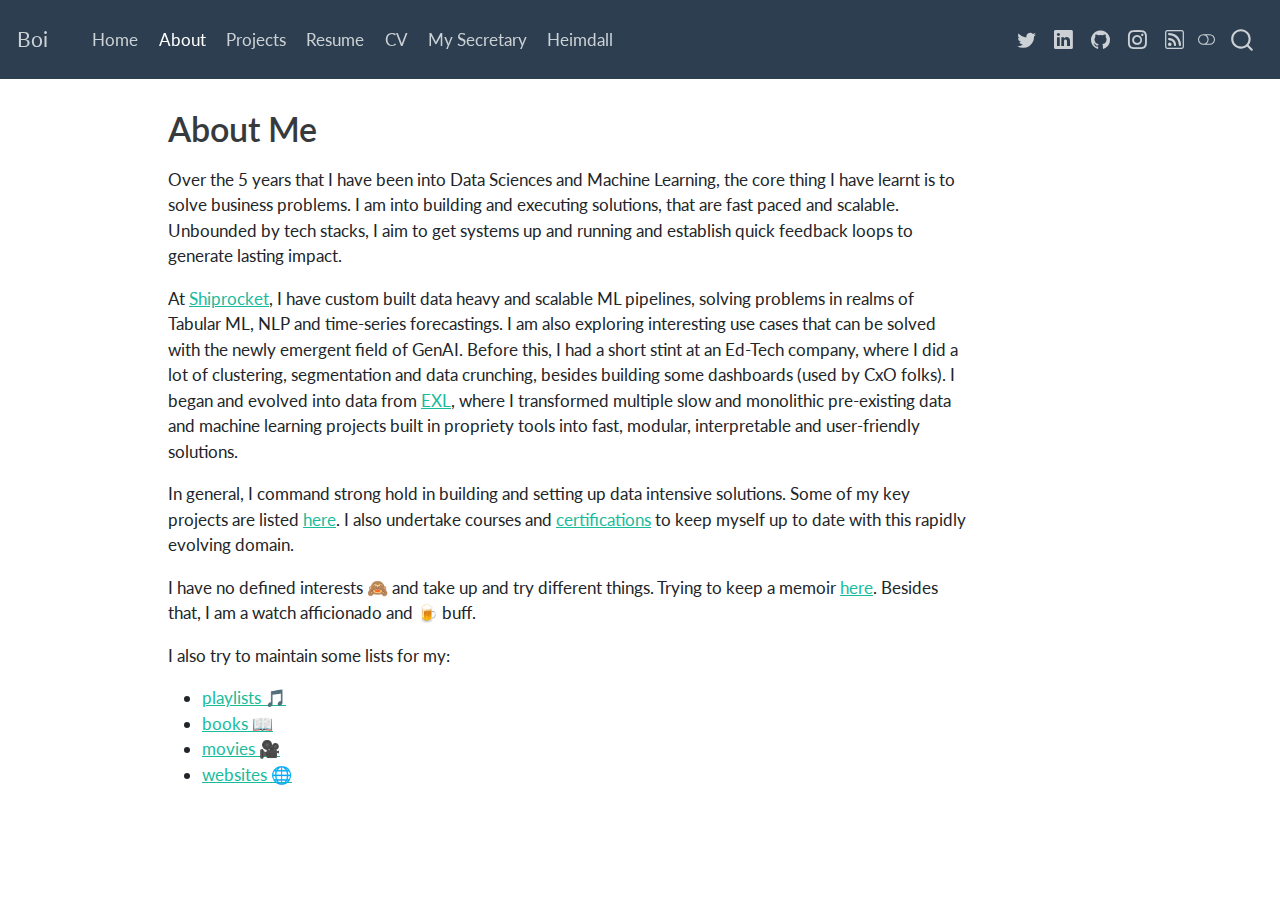
==== about.html @ e3930f63 "Built site for gh-pages" ====
<!DOCTYPE html>
<html xmlns="http://www.w3.org/1999/xhtml" lang="en" xml:lang="en"><head>

<meta charset="utf-8">
<meta name="generator" content="quarto-1.3.450">

<meta name="viewport" content="width=device-width, initial-scale=1.0, user-scalable=yes">


<title>Boi - About Me</title>
<style>
code{white-space: pre-wrap;}
span.smallcaps{font-variant: small-caps;}
div.columns{display: flex; gap: min(4vw, 1.5em);}
div.column{flex: auto; overflow-x: auto;}
div.hanging-indent{margin-left: 1.5em; text-indent: -1.5em;}
ul.task-list{list-style: none;}
ul.task-list li input[type="checkbox"] {
  width: 0.8em;
  margin: 0 0.8em 0.2em -1em; /* quarto-specific, see https://github.com/quarto-dev/quarto-cli/issues/4556 */ 
  vertical-align: middle;
}
</style>


<script src="site_libs/quarto-nav/quarto-nav.js"></script>
<script src="site_libs/quarto-nav/headroom.min.js"></script>
<script src="site_libs/clipboard/clipboard.min.js"></script>
<script src="site_libs/quarto-search/autocomplete.umd.js"></script>
<script src="site_libs/quarto-search/fuse.min.js"></script>
<script src="site_libs/quarto-search/quarto-search.js"></script>
<meta name="quarto:offset" content="./">
<script src="site_libs/quarto-html/quarto.js"></script>
<script src="site_libs/quarto-html/popper.min.js"></script>
<script src="site_libs/quarto-html/tippy.umd.min.js"></script>
<script src="site_libs/quarto-html/anchor.min.js"></script>
<link href="site_libs/quarto-html/tippy.css" rel="stylesheet">
<link href="site_libs/quarto-html/quarto-syntax-highlighting.css" rel="stylesheet" class="quarto-color-scheme" id="quarto-text-highlighting-styles">
<link href="site_libs/quarto-html/quarto-syntax-highlighting-dark.css" rel="prefetch" class="quarto-color-scheme quarto-color-alternate" id="quarto-text-highlighting-styles">
<script src="site_libs/bootstrap/bootstrap.min.js"></script>
<link href="site_libs/bootstrap/bootstrap-icons.css" rel="stylesheet">
<link href="site_libs/bootstrap/bootstrap.min.css" rel="stylesheet" class="quarto-color-scheme" id="quarto-bootstrap" data-mode="light">
<link href="site_libs/bootstrap/bootstrap-dark.min.css" rel="prefetch" class="quarto-color-scheme quarto-color-alternate" id="quarto-bootstrap" data-mode="dark">
<script id="quarto-search-options" type="application/json">{
  "location": "navbar",
  "copy-button": false,
  "collapse-after": 3,
  "panel-placement": "end",
  "type": "overlay",
  "limit": 20,
  "language": {
    "search-no-results-text": "No results",
    "search-matching-documents-text": "matching documents",
    "search-copy-link-title": "Copy link to search",
    "search-hide-matches-text": "Hide additional matches",
    "search-more-match-text": "more match in this document",
    "search-more-matches-text": "more matches in this document",
    "search-clear-button-title": "Clear",
    "search-detached-cancel-button-title": "Cancel",
    "search-submit-button-title": "Submit",
    "search-label": "Search"
  }
}</script>
<script async="" src="https://www.googletagmanager.com/gtag/js?id=G-02HGXDGX80"></script>

<script type="text/javascript">

window.dataLayer = window.dataLayer || [];
function gtag(){dataLayer.push(arguments);}
gtag('js', new Date());
gtag('config', 'G-02HGXDGX80', { 'anonymize_ip': true});
</script>


<link rel="stylesheet" href="styles.css">
<meta property="og:title" content="Boi - About Me">
<meta property="og:description" content="">
<meta property="og:site-name" content="Boi">
</head>

<body class="nav-fixed">

<div id="quarto-search-results"></div>
  <header id="quarto-header" class="headroom fixed-top">
    <nav class="navbar navbar-expand-lg navbar-dark ">
      <div class="navbar-container container-fluid">
      <div class="navbar-brand-container">
    <a class="navbar-brand" href="./index.html">
    <span class="navbar-title">Boi</span>
    </a>
  </div>
            <div id="quarto-search" class="" title="Search"></div>
          <button class="navbar-toggler" type="button" data-bs-toggle="collapse" data-bs-target="#navbarCollapse" aria-controls="navbarCollapse" aria-expanded="false" aria-label="Toggle navigation" onclick="if (window.quartoToggleHeadroom) { window.quartoToggleHeadroom(); }">
  <span class="navbar-toggler-icon"></span>
</button>
          <div class="collapse navbar-collapse" id="navbarCollapse">
            <ul class="navbar-nav navbar-nav-scroll me-auto">
  <li class="nav-item">
    <a class="nav-link" href="./index.html" rel="" target="">
 <span class="menu-text">Home</span></a>
  </li>  
  <li class="nav-item">
    <a class="nav-link active" href="./about.html" rel="" target="" aria-current="page">
 <span class="menu-text">About</span></a>
  </li>  
  <li class="nav-item">
    <a class="nav-link" href="./projects.html" rel="" target="">
 <span class="menu-text">Projects</span></a>
  </li>  
  <li class="nav-item">
    <a class="nav-link" href="https://drive.google.com/file/d/1h0VFtINFoqiNf1DJ8rpCWTyZB7l01peB/view?usp=drive_link" rel="" target="">
 <span class="menu-text">Resume</span></a>
  </li>  
  <li class="nav-item">
    <a class="nav-link" href="https://boi-doingthings.notion.site/Curriculum-Vitae-a6e67eca3e394da38f1c10b87512b4a0" rel="" target="_blank">
 <span class="menu-text">CV</span></a>
  </li>  
  <li class="nav-item">
    <a class="nav-link" href="https://hf.co/chat/assistant/66094d23a258db9f29b6c7eb" rel="" target="_blank">
 <span class="menu-text">My Secretary</span></a>
  </li>  
  <li class="nav-item">
    <a class="nav-link" href="https://heimdall.hsay.in/" rel="" target="_blank">
 <span class="menu-text">Heimdall</span></a>
  </li>  
</ul>
            <ul class="navbar-nav navbar-nav-scroll ms-auto">
  <li class="nav-item compact">
    <a class="nav-link" href="https://twitter.com/boi_doingthings" rel="" target=""><i class="bi bi-twitter" role="img">
</i> 
 <span class="menu-text"></span></a>
  </li>  
  <li class="nav-item compact">
    <a class="nav-link" href="https://www.linkedin.com/in/nitkgupta/" rel="" target=""><i class="bi bi-linkedin" role="img">
</i> 
 <span class="menu-text"></span></a>
  </li>  
  <li class="nav-item compact">
    <a class="nav-link" href="https://github.com/boi-doingthings" rel="" target=""><i class="bi bi-github" role="img">
</i> 
 <span class="menu-text"></span></a>
  </li>  
  <li class="nav-item compact">
    <a class="nav-link" href="https://www.instagram.com/boi_doingthings/" rel="" target=""><i class="bi bi-instagram" role="img">
</i> 
 <span class="menu-text"></span></a>
  </li>  
  <li class="nav-item compact">
    <a class="nav-link" href="./blog/index.xml" rel="" target=""><i class="bi bi-rss" role="img">
</i> 
 <span class="menu-text"></span></a>
  </li>  
</ul>
            <div class="quarto-navbar-tools">
  <a href="" class="quarto-color-scheme-toggle quarto-navigation-tool  px-1" onclick="window.quartoToggleColorScheme(); return false;" title="Toggle dark mode"><i class="bi"></i></a>
</div>
          </div> <!-- /navcollapse -->
      </div> <!-- /container-fluid -->
    </nav>
</header>
<!-- content -->
<div id="quarto-content" class="quarto-container page-columns page-rows-contents page-layout-article page-navbar">
<!-- sidebar -->
<!-- margin-sidebar -->
    <div id="quarto-margin-sidebar" class="sidebar margin-sidebar">
        
    </div>
<!-- main -->
<main class="content" id="quarto-document-content">

<header id="title-block-header" class="quarto-title-block default">
<div class="quarto-title">
<h1 class="title">About Me</h1>
</div>



<div class="quarto-title-meta">

    
  
    
  </div>
  

</header>

<p>Over the 5 years that I have been into Data Sciences and Machine Learning, the core thing I have learnt is to solve business problems. I am into building and executing solutions, that are fast paced and scalable. Unbounded by tech stacks, I aim to get systems up and running and establish quick feedback loops to generate lasting impact.</p>
<p>At <a href="https://www.shiprocket.in/">Shiprocket</a>, I have custom built data heavy and scalable ML pipelines, solving problems in realms of Tabular ML, NLP and time-series forecastings. I am also exploring interesting use cases that can be solved with the newly emergent field of GenAI. Before this, I had a short stint at an Ed-Tech company, where I did a lot of clustering, segmentation and data crunching, besides building some dashboards (used by CxO folks). I began and evolved into data from <a href="https://www.exlservice.com/">EXL</a>, where I transformed multiple slow and monolithic pre-existing data and machine learning projects built in propriety tools into fast, modular, interpretable and user-friendly solutions.</p>
<p>In general, I command strong hold in building and setting up data intensive solutions. Some of my key projects are listed <a href="projects.html">here</a>. I also undertake courses and <a href="certificates.html">certifications</a> to keep myself up to date with this rapidly evolving domain.</p>
<p>I have no defined interests 🙈 and take up and try different things. Trying to keep a memoir <a href="">here</a>. Besides that, I am a watch afficionado and 🍺 buff.</p>
<p>I also try to maintain some lists for my:</p>
<ul>
<li><a href="lists/playlists.html">playlists 🎵</a><br>
</li>
<li><a href="lists/books.html">books 📖</a><br>
</li>
<li><a href="lists/movies.html">movies 🎥</a><br>
</li>
<li><a href="https://boi-doingthings.notion.site/Fun-Sites-7600b861796449598440ec6e3e949365?pvs=4" target="_blank">websites 🌐</a></li>
</ul>



</main> <!-- /main -->
<script id="quarto-html-after-body" type="application/javascript">
window.document.addEventListener("DOMContentLoaded", function (event) {
  const toggleBodyColorMode = (bsSheetEl) => {
    const mode = bsSheetEl.getAttribute("data-mode");
    const bodyEl = window.document.querySelector("body");
    if (mode === "dark") {
      bodyEl.classList.add("quarto-dark");
      bodyEl.classList.remove("quarto-light");
    } else {
      bodyEl.classList.add("quarto-light");
      bodyEl.classList.remove("quarto-dark");
    }
  }
  const toggleBodyColorPrimary = () => {
    const bsSheetEl = window.document.querySelector("link#quarto-bootstrap");
    if (bsSheetEl) {
      toggleBodyColorMode(bsSheetEl);
    }
  }
  toggleBodyColorPrimary();  
  const disableStylesheet = (stylesheets) => {
    for (let i=0; i < stylesheets.length; i++) {
      const stylesheet = stylesheets[i];
      stylesheet.rel = 'prefetch';
    }
  }
  const enableStylesheet = (stylesheets) => {
    for (let i=0; i < stylesheets.length; i++) {
      const stylesheet = stylesheets[i];
      stylesheet.rel = 'stylesheet';
    }
  }
  const manageTransitions = (selector, allowTransitions) => {
    const els = window.document.querySelectorAll(selector);
    for (let i=0; i < els.length; i++) {
      const el = els[i];
      if (allowTransitions) {
        el.classList.remove('notransition');
      } else {
        el.classList.add('notransition');
      }
    }
  }
  const toggleColorMode = (alternate) => {
    // Switch the stylesheets
    const alternateStylesheets = window.document.querySelectorAll('link.quarto-color-scheme.quarto-color-alternate');
    manageTransitions('#quarto-margin-sidebar .nav-link', false);
    if (alternate) {
      enableStylesheet(alternateStylesheets);
      for (const sheetNode of alternateStylesheets) {
        if (sheetNode.id === "quarto-bootstrap") {
          toggleBodyColorMode(sheetNode);
        }
      }
    } else {
      disableStylesheet(alternateStylesheets);
      toggleBodyColorPrimary();
    }
    manageTransitions('#quarto-margin-sidebar .nav-link', true);
    // Switch the toggles
    const toggles = window.document.querySelectorAll('.quarto-color-scheme-toggle');
    for (let i=0; i < toggles.length; i++) {
      const toggle = toggles[i];
      if (toggle) {
        if (alternate) {
          toggle.classList.add("alternate");     
        } else {
          toggle.classList.remove("alternate");
        }
      }
    }
    // Hack to workaround the fact that safari doesn't
    // properly recolor the scrollbar when toggling (#1455)
    if (navigator.userAgent.indexOf('Safari') > 0 && navigator.userAgent.indexOf('Chrome') == -1) {
      manageTransitions("body", false);
      window.scrollTo(0, 1);
      setTimeout(() => {
        window.scrollTo(0, 0);
        manageTransitions("body", true);
      }, 40);  
    }
  }
  const isFileUrl = () => { 
    return window.location.protocol === 'file:';
  }
  const hasAlternateSentinel = () => {  
    let styleSentinel = getColorSchemeSentinel();
    if (styleSentinel !== null) {
      return styleSentinel === "alternate";
    } else {
      return false;
    }
  }
  const setStyleSentinel = (alternate) => {
    const value = alternate ? "alternate" : "default";
    if (!isFileUrl()) {
      window.localStorage.setItem("quarto-color-scheme", value);
    } else {
      localAlternateSentinel = value;
    }
  }
  const getColorSchemeSentinel = () => {
    if (!isFileUrl()) {
      const storageValue = window.localStorage.getItem("quarto-color-scheme");
      return storageValue != null ? storageValue : localAlternateSentinel;
    } else {
      return localAlternateSentinel;
    }
  }
  let localAlternateSentinel = 'default';
  // Dark / light mode switch
  window.quartoToggleColorScheme = () => {
    // Read the current dark / light value 
    let toAlternate = !hasAlternateSentinel();
    toggleColorMode(toAlternate);
    setStyleSentinel(toAlternate);
  };
  // Ensure there is a toggle, if there isn't float one in the top right
  if (window.document.querySelector('.quarto-color-scheme-toggle') === null) {
    const a = window.document.createElement('a');
    a.classList.add('top-right');
    a.classList.add('quarto-color-scheme-toggle');
    a.href = "";
    a.onclick = function() { try { window.quartoToggleColorScheme(); } catch {} return false; };
    const i = window.document.createElement("i");
    i.classList.add('bi');
    a.appendChild(i);
    window.document.body.appendChild(a);
  }
  // Switch to dark mode if need be
  if (hasAlternateSentinel()) {
    toggleColorMode(true);
  } else {
    toggleColorMode(false);
  }
  const icon = "";
  const anchorJS = new window.AnchorJS();
  anchorJS.options = {
    placement: 'right',
    icon: icon
  };
  anchorJS.add('.anchored');
  const isCodeAnnotation = (el) => {
    for (const clz of el.classList) {
      if (clz.startsWith('code-annotation-')) {                     
        return true;
      }
    }
    return false;
  }
  const clipboard = new window.ClipboardJS('.code-copy-button', {
    text: function(trigger) {
      const codeEl = trigger.previousElementSibling.cloneNode(true);
      for (const childEl of codeEl.children) {
        if (isCodeAnnotation(childEl)) {
          childEl.remove();
        }
      }
      return codeEl.innerText;
    }
  });
  clipboard.on('success', function(e) {
    // button target
    const button = e.trigger;
    // don't keep focus
    button.blur();
    // flash "checked"
    button.classList.add('code-copy-button-checked');
    var currentTitle = button.getAttribute("title");
    button.setAttribute("title", "Copied!");
    let tooltip;
    if (window.bootstrap) {
      button.setAttribute("data-bs-toggle", "tooltip");
      button.setAttribute("data-bs-placement", "left");
      button.setAttribute("data-bs-title", "Copied!");
      tooltip = new bootstrap.Tooltip(button, 
        { trigger: "manual", 
          customClass: "code-copy-button-tooltip",
          offset: [0, -8]});
      tooltip.show();    
    }
    setTimeout(function() {
      if (tooltip) {
        tooltip.hide();
        button.removeAttribute("data-bs-title");
        button.removeAttribute("data-bs-toggle");
        button.removeAttribute("data-bs-placement");
      }
      button.setAttribute("title", currentTitle);
      button.classList.remove('code-copy-button-checked');
    }, 1000);
    // clear code selection
    e.clearSelection();
  });
  function tippyHover(el, contentFn) {
    const config = {
      allowHTML: true,
      content: contentFn,
      maxWidth: 500,
      delay: 100,
      arrow: false,
      appendTo: function(el) {
          return el.parentElement;
      },
      interactive: true,
      interactiveBorder: 10,
      theme: 'quarto',
      placement: 'bottom-start'
    };
    window.tippy(el, config); 
  }
  const noterefs = window.document.querySelectorAll('a[role="doc-noteref"]');
  for (var i=0; i<noterefs.length; i++) {
    const ref = noterefs[i];
    tippyHover(ref, function() {
      // use id or data attribute instead here
      let href = ref.getAttribute('data-footnote-href') || ref.getAttribute('href');
      try { href = new URL(href).hash; } catch {}
      const id = href.replace(/^#\/?/, "");
      const note = window.document.getElementById(id);
      return note.innerHTML;
    });
  }
      let selectedAnnoteEl;
      const selectorForAnnotation = ( cell, annotation) => {
        let cellAttr = 'data-code-cell="' + cell + '"';
        let lineAttr = 'data-code-annotation="' +  annotation + '"';
        const selector = 'span[' + cellAttr + '][' + lineAttr + ']';
        return selector;
      }
      const selectCodeLines = (annoteEl) => {
        const doc = window.document;
        const targetCell = annoteEl.getAttribute("data-target-cell");
        const targetAnnotation = annoteEl.getAttribute("data-target-annotation");
        const annoteSpan = window.document.querySelector(selectorForAnnotation(targetCell, targetAnnotation));
        const lines = annoteSpan.getAttribute("data-code-lines").split(",");
        const lineIds = lines.map((line) => {
          return targetCell + "-" + line;
        })
        let top = null;
        let height = null;
        let parent = null;
        if (lineIds.length > 0) {
            //compute the position of the single el (top and bottom and make a div)
            const el = window.document.getElementById(lineIds[0]);
            top = el.offsetTop;
            height = el.offsetHeight;
            parent = el.parentElement.parentElement;
          if (lineIds.length > 1) {
            const lastEl = window.document.getElementById(lineIds[lineIds.length - 1]);
            const bottom = lastEl.offsetTop + lastEl.offsetHeight;
            height = bottom - top;
          }
          if (top !== null && height !== null && parent !== null) {
            // cook up a div (if necessary) and position it 
            let div = window.document.getElementById("code-annotation-line-highlight");
            if (div === null) {
              div = window.document.createElement("div");
              div.setAttribute("id", "code-annotation-line-highlight");
              div.style.position = 'absolute';
              parent.appendChild(div);
            }
            div.style.top = top - 2 + "px";
            div.style.height = height + 4 + "px";
            let gutterDiv = window.document.getElementById("code-annotation-line-highlight-gutter");
            if (gutterDiv === null) {
              gutterDiv = window.document.createElement("div");
              gutterDiv.setAttribute("id", "code-annotation-line-highlight-gutter");
              gutterDiv.style.position = 'absolute';
              const codeCell = window.document.getElementById(targetCell);
              const gutter = codeCell.querySelector('.code-annotation-gutter');
              gutter.appendChild(gutterDiv);
            }
            gutterDiv.style.top = top - 2 + "px";
            gutterDiv.style.height = height + 4 + "px";
          }
          selectedAnnoteEl = annoteEl;
        }
      };
      const unselectCodeLines = () => {
        const elementsIds = ["code-annotation-line-highlight", "code-annotation-line-highlight-gutter"];
        elementsIds.forEach((elId) => {
          const div = window.document.getElementById(elId);
          if (div) {
            div.remove();
          }
        });
        selectedAnnoteEl = undefined;
      };
      // Attach click handler to the DT
      const annoteDls = window.document.querySelectorAll('dt[data-target-cell]');
      for (const annoteDlNode of annoteDls) {
        annoteDlNode.addEventListener('click', (event) => {
          const clickedEl = event.target;
          if (clickedEl !== selectedAnnoteEl) {
            unselectCodeLines();
            const activeEl = window.document.querySelector('dt[data-target-cell].code-annotation-active');
            if (activeEl) {
              activeEl.classList.remove('code-annotation-active');
            }
            selectCodeLines(clickedEl);
            clickedEl.classList.add('code-annotation-active');
          } else {
            // Unselect the line
            unselectCodeLines();
            clickedEl.classList.remove('code-annotation-active');
          }
        });
      }
  const findCites = (el) => {
    const parentEl = el.parentElement;
    if (parentEl) {
      const cites = parentEl.dataset.cites;
      if (cites) {
        return {
          el,
          cites: cites.split(' ')
        };
      } else {
        return findCites(el.parentElement)
      }
    } else {
      return undefined;
    }
  };
  var bibliorefs = window.document.querySelectorAll('a[role="doc-biblioref"]');
  for (var i=0; i<bibliorefs.length; i++) {
    const ref = bibliorefs[i];
    const citeInfo = findCites(ref);
    if (citeInfo) {
      tippyHover(citeInfo.el, function() {
        var popup = window.document.createElement('div');
        citeInfo.cites.forEach(function(cite) {
          var citeDiv = window.document.createElement('div');
          citeDiv.classList.add('hanging-indent');
          citeDiv.classList.add('csl-entry');
          var biblioDiv = window.document.getElementById('ref-' + cite);
          if (biblioDiv) {
            citeDiv.innerHTML = biblioDiv.innerHTML;
          }
          popup.appendChild(citeDiv);
        });
        return popup.innerHTML;
      });
    }
  }
});
</script>
</div> <!-- /content -->



</body></html>
---- site_libs/quarto-html/tippy.css ----
.tippy-box[data-animation=fade][data-state=hidden]{opacity:0}[data-tippy-root]{max-width:calc(100vw - 10px)}.tippy-box{position:relative;background-color:#333;color:#fff;border-radius:4px;font-size:14px;line-height:1.4;white-space:normal;outline:0;transition-property:transform,visibility,opacity}.tippy-box[data-placement^=top]>.tippy-arrow{bottom:0}.tippy-box[data-placement^=top]>.tippy-arrow:before{bottom:-7px;left:0;border-width:8px 8px 0;border-top-color:initial;transform-origin:center top}.tippy-box[data-placement^=bottom]>.tippy-arrow{top:0}.tippy-box[data-placement^=bottom]>.tippy-arrow:before{top:-7px;left:0;border-width:0 8px 8px;border-bottom-color:initial;transform-origin:center bottom}.tippy-box[data-placement^=left]>.tippy-arrow{right:0}.tippy-box[data-placement^=left]>.tippy-arrow:before{border-width:8px 0 8px 8px;border-left-color:initial;right:-7px;transform-origin:center left}.tippy-box[data-placement^=right]>.tippy-arrow{left:0}.tippy-box[data-placement^=right]>.tippy-arrow:before{left:-7px;border-width:8px 8px 8px 0;border-right-color:initial;transform-origin:center right}.tippy-box[data-inertia][data-state=visible]{transition-timing-function:cubic-bezier(.54,1.5,.38,1.11)}.tippy-arrow{width:16px;height:16px;color:#333}.tippy-arrow:before{content:"";position:absolute;border-color:transparent;border-style:solid}.tippy-content{position:relative;padding:5px 9px;z-index:1}
---- site_libs/quarto-html/quarto-syntax-highlighting.css ----
/* quarto syntax highlight colors */
:root {
  --quarto-hl-ot-color: #003B4F;
  --quarto-hl-at-color: #657422;
  --quarto-hl-ss-color: #20794D;
  --quarto-hl-an-color: #5E5E5E;
  --quarto-hl-fu-color: #4758AB;
  --quarto-hl-st-color: #20794D;
  --quarto-hl-cf-color: #003B4F;
  --quarto-hl-op-color: #5E5E5E;
  --quarto-hl-er-color: #AD0000;
  --quarto-hl-bn-color: #AD0000;
  --quarto-hl-al-color: #AD0000;
  --quarto-hl-va-color: #111111;
  --quarto-hl-bu-color: inherit;
  --quarto-hl-ex-color: inherit;
  --quarto-hl-pp-color: #AD0000;
  --quarto-hl-in-color: #5E5E5E;
  --quarto-hl-vs-color: #20794D;
  --quarto-hl-wa-color: #5E5E5E;
  --quarto-hl-do-color: #5E5E5E;
  --quarto-hl-im-color: #00769E;
  --quarto-hl-ch-color: #20794D;
  --quarto-hl-dt-color: #AD0000;
  --quarto-hl-fl-color: #AD0000;
  --quarto-hl-co-color: #5E5E5E;
  --quarto-hl-cv-color: #5E5E5E;
  --quarto-hl-cn-color: #8f5902;
  --quarto-hl-sc-color: #5E5E5E;
  --quarto-hl-dv-color: #AD0000;
  --quarto-hl-kw-color: #003B4F;
}

/* other quarto variables */
:root {
  --quarto-font-monospace: SFMono-Regular, Menlo, Monaco, Consolas, "Liberation Mono", "Courier New", monospace;
}

pre > code.sourceCode > span {
  color: #003B4F;
}

code span {
  color: #003B4F;
}

code.sourceCode > span {
  color: #003B4F;
}

div.sourceCode,
div.sourceCode pre.sourceCode {
  color: #003B4F;
}

code span.ot {
  color: #003B4F;
  font-style: inherit;
}

code span.at {
  color: #657422;
  font-style: inherit;
}

code span.ss {
  color: #20794D;
  font-style: inherit;
}

code span.an {
  color: #5E5E5E;
  font-style: inherit;
}

code span.fu {
  color: #4758AB;
  font-style: inherit;
}

code span.st {
  color: #20794D;
  font-style: inherit;
}

code span.cf {
  color: #003B4F;
  font-style: inherit;
}

code span.op {
  color: #5E5E5E;
  font-style: inherit;
}

code span.er {
  color: #AD0000;
  font-style: inherit;
}

code span.bn {
  color: #AD0000;
  font-style: inherit;
}

code span.al {
  color: #AD0000;
  font-style: inherit;
}

code span.va {
  color: #111111;
  font-style: inherit;
}

code span.bu {
  font-style: inherit;
}

code span.ex {
  font-style: inherit;
}

code span.pp {
  color: #AD0000;
  font-style: inherit;
}

code span.in {
  color: #5E5E5E;
  font-style: inherit;
}

code span.vs {
  color: #20794D;
  font-style: inherit;
}

code span.wa {
  color: #5E5E5E;
  font-style: italic;
}

code span.do {
  color: #5E5E5E;
  font-style: italic;
}

code span.im {
  color: #00769E;
  font-style: inherit;
}

code span.ch {
  color: #20794D;
  font-style: inherit;
}

code span.dt {
  color: #AD0000;
  font-style: inherit;
}

code span.fl {
  color: #AD0000;
  font-style: inherit;
}

code span.co {
  color: #5E5E5E;
  font-style: inherit;
}

code span.cv {
  color: #5E5E5E;
  font-style: italic;
}

code span.cn {
  color: #8f5902;
  font-style: inherit;
}

code span.sc {
  color: #5E5E5E;
  font-style: inherit;
}

code span.dv {
  color: #AD0000;
  font-style: inherit;
}

code span.kw {
  color: #003B4F;
  font-style: inherit;
}

.prevent-inlining {
  content: "</";
}

/*# sourceMappingURL=debc5d5d77c3f9108843748ff7464032.css.map */
---- site_libs/quarto-html/quarto-syntax-highlighting-dark.css ----
/* quarto syntax highlight colors */
:root {
  --quarto-hl-al-color: #f07178;
  --quarto-hl-an-color: #d4d0ab;
  --quarto-hl-at-color: #00e0e0;
  --quarto-hl-bn-color: #d4d0ab;
  --quarto-hl-bu-color: #abe338;
  --quarto-hl-ch-color: #abe338;
  --quarto-hl-co-color: #f8f8f2;
  --quarto-hl-cv-color: #ffd700;
  --quarto-hl-cn-color: #ffd700;
  --quarto-hl-cf-color: #ffa07a;
  --quarto-hl-dt-color: #ffa07a;
  --quarto-hl-dv-color: #d4d0ab;
  --quarto-hl-do-color: #f8f8f2;
  --quarto-hl-er-color: #f07178;
  --quarto-hl-ex-color: #00e0e0;
  --quarto-hl-fl-color: #d4d0ab;
  --quarto-hl-fu-color: #ffa07a;
  --quarto-hl-im-color: #abe338;
  --quarto-hl-in-color: #d4d0ab;
  --quarto-hl-kw-color: #ffa07a;
  --quarto-hl-op-color: #ffa07a;
  --quarto-hl-ot-color: #00e0e0;
  --quarto-hl-pp-color: #dcc6e0;
  --quarto-hl-re-color: #00e0e0;
  --quarto-hl-sc-color: #abe338;
  --quarto-hl-ss-color: #abe338;
  --quarto-hl-st-color: #abe338;
  --quarto-hl-va-color: #00e0e0;
  --quarto-hl-vs-color: #abe338;
  --quarto-hl-wa-color: #dcc6e0;
}

/* other quarto variables */
:root {
  --quarto-font-monospace: SFMono-Regular, Menlo, Monaco, Consolas, "Liberation Mono", "Courier New", monospace;
}

code span.al {
  background-color: #2a0f15;
  font-weight: bold;
  color: #f07178;
}

code span.an {
  color: #d4d0ab;
}

code span.at {
  color: #00e0e0;
}

code span.bn {
  color: #d4d0ab;
}

code span.bu {
  color: #abe338;
}

code span.ch {
  color: #abe338;
}

code span.co {
  font-style: italic;
  color: #f8f8f2;
}

code span.cv {
  color: #ffd700;
}

code span.cn {
  color: #ffd700;
}

code span.cf {
  font-weight: bold;
  color: #ffa07a;
}

code span.dt {
  color: #ffa07a;
}

code span.dv {
  color: #d4d0ab;
}

code span.do {
  color: #f8f8f2;
}

code span.er {
  color: #f07178;
  text-decoration: underline;
}

code span.ex {
  font-weight: bold;
  color: #00e0e0;
}

code span.fl {
  color: #d4d0ab;
}

code span.fu {
  color: #ffa07a;
}

code span.im {
  color: #abe338;
}

code span.in {
  color: #d4d0ab;
}

code span.kw {
  font-weight: bold;
  color: #ffa07a;
}

pre > code.sourceCode > span {
  color: #f8f8f2;
}

code span {
  color: #f8f8f2;
}

code.sourceCode > span {
  color: #f8f8f2;
}

div.sourceCode,
div.sourceCode pre.sourceCode {
  color: #f8f8f2;
}

code span.op {
  color: #ffa07a;
}

code span.ot {
  color: #00e0e0;
}

code span.pp {
  color: #dcc6e0;
}

code span.re {
  background-color: #f8f8f2;
  color: #00e0e0;
}

code span.sc {
  color: #abe338;
}

code span.ss {
  color: #abe338;
}

code span.st {
  color: #abe338;
}

code span.va {
  color: #00e0e0;
}

code span.vs {
  color: #abe338;
}

code span.wa {
  color: #dcc6e0;
}

.prevent-inlining {
  content: "</";
}

/*# sourceMappingURL=935a306eefa94366c21e1a970dddb765.css.map */
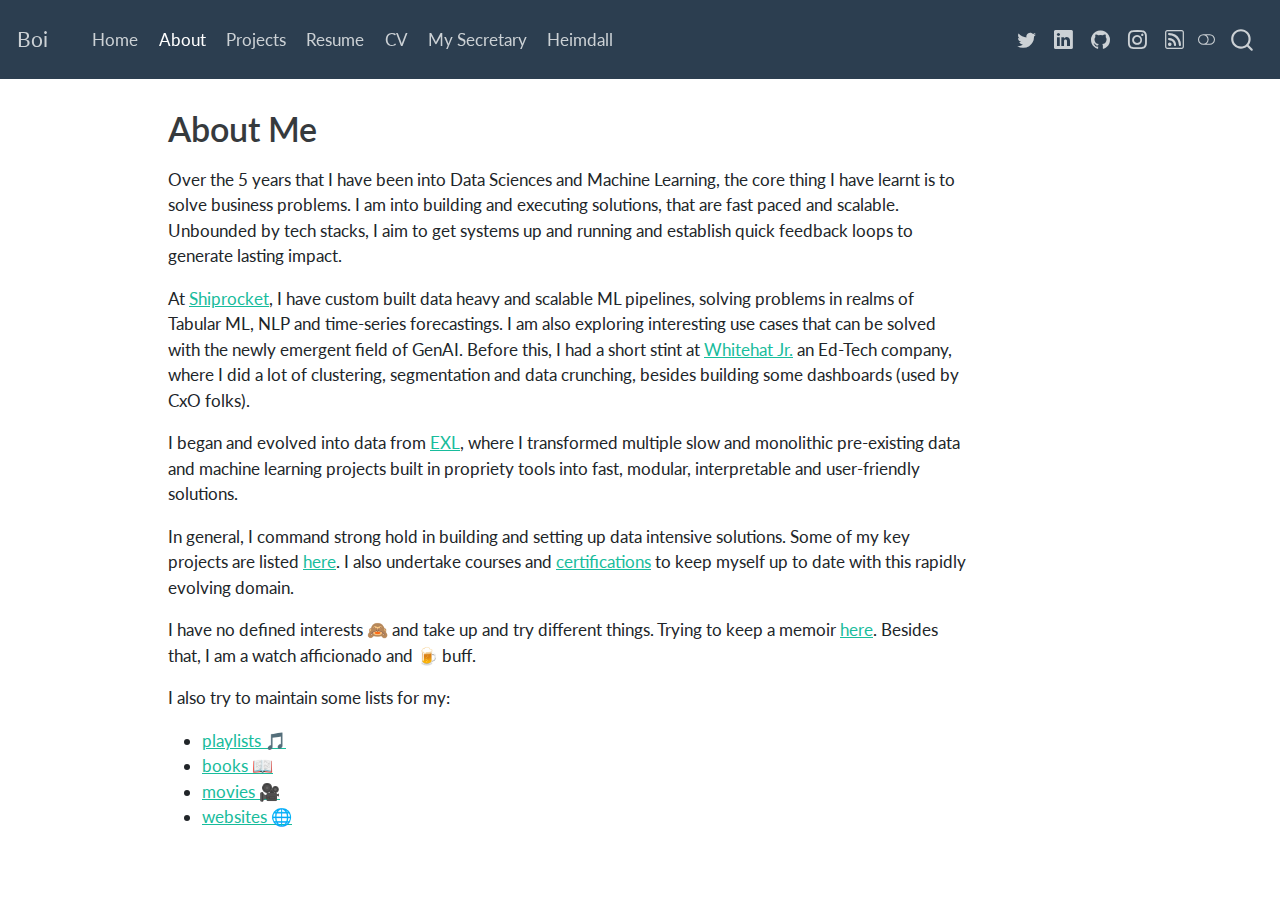
==== commit c0512cd5: "Built site for gh-pages" ====
--- a/about.html
+++ b/about.html
@@ -131,7 +131,7 @@
  <span class="menu-text"></span></a>
   </li>  
   <li class="nav-item compact">
-    <a class="nav-link" href="https://www.linkedin.com/in/nitkgupta/" rel="" target=""><i class="bi bi-linkedin" role="img">
+    <a class="nav-link" href="https://www.linkedin.com/in/boi-doingthings/" rel="" target=""><i class="bi bi-linkedin" role="img">
 </i> 
  <span class="menu-text"></span></a>
   </li>  
@@ -186,9 +186,10 @@
 </header>
 
 <p>Over the 5 years that I have been into Data Sciences and Machine Learning, the core thing I have learnt is to solve business problems. I am into building and executing solutions, that are fast paced and scalable. Unbounded by tech stacks, I aim to get systems up and running and establish quick feedback loops to generate lasting impact.</p>
-<p>At <a href="https://www.shiprocket.in/">Shiprocket</a>, I have custom built data heavy and scalable ML pipelines, solving problems in realms of Tabular ML, NLP and time-series forecastings. I am also exploring interesting use cases that can be solved with the newly emergent field of GenAI. Before this, I had a short stint at an Ed-Tech company, where I did a lot of clustering, segmentation and data crunching, besides building some dashboards (used by CxO folks). I began and evolved into data from <a href="https://www.exlservice.com/">EXL</a>, where I transformed multiple slow and monolithic pre-existing data and machine learning projects built in propriety tools into fast, modular, interpretable and user-friendly solutions.</p>
+<p>At <a href="https://www.shiprocket.in/">Shiprocket</a>, I have custom built data heavy and scalable ML pipelines, solving problems in realms of Tabular ML, NLP and time-series forecastings. I am also exploring interesting use cases that can be solved with the newly emergent field of GenAI. Before this, I had a short stint at <a href="https://www.whitehatjr.com/">Whitehat Jr.</a> an Ed-Tech company, where I did a lot of clustering, segmentation and data crunching, besides building some dashboards (used by CxO folks).</p>
+<p>I began and evolved into data from <a href="https://www.exlservice.com/">EXL</a>, where I transformed multiple slow and monolithic pre-existing data and machine learning projects built in propriety tools into fast, modular, interpretable and user-friendly solutions.</p>
 <p>In general, I command strong hold in building and setting up data intensive solutions. Some of my key projects are listed <a href="projects.html">here</a>. I also undertake courses and <a href="certificates.html">certifications</a> to keep myself up to date with this rapidly evolving domain.</p>
-<p>I have no defined interests 🙈 and take up and try different things. Trying to keep a memoir <a href="">here</a>. Besides that, I am a watch afficionado and 🍺 buff.</p>
+<p>I have no defined interests 🙈 and take up and try different things. Trying to keep a memoir <a href="https://www.instagram.com/boi_doingthings">here</a>. Besides that, I am a watch afficionado and 🍺 buff.</p>
 <p>I also try to maintain some lists for my:</p>
 <ul>
 <li><a href="lists/playlists.html">playlists 🎵</a><br>
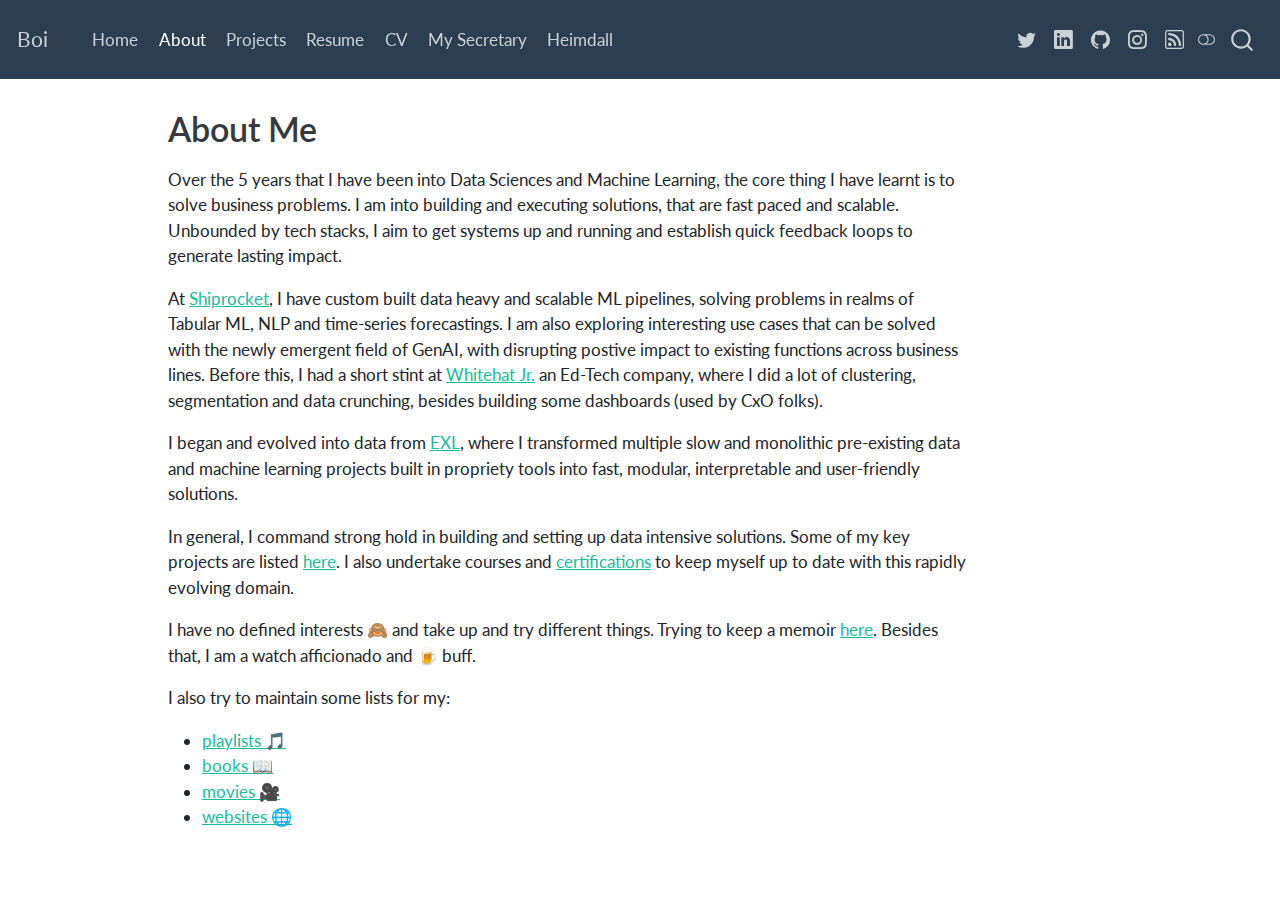
==== commit d59ce943: "Built site for gh-pages" ====
--- a/about.html
+++ b/about.html
@@ -186,7 +186,7 @@
 </header>
 
 <p>Over the 5 years that I have been into Data Sciences and Machine Learning, the core thing I have learnt is to solve business problems. I am into building and executing solutions, that are fast paced and scalable. Unbounded by tech stacks, I aim to get systems up and running and establish quick feedback loops to generate lasting impact.</p>
-<p>At <a href="https://www.shiprocket.in/">Shiprocket</a>, I have custom built data heavy and scalable ML pipelines, solving problems in realms of Tabular ML, NLP and time-series forecastings. I am also exploring interesting use cases that can be solved with the newly emergent field of GenAI. Before this, I had a short stint at <a href="https://www.whitehatjr.com/">Whitehat Jr.</a> an Ed-Tech company, where I did a lot of clustering, segmentation and data crunching, besides building some dashboards (used by CxO folks).</p>
+<p>At <a href="https://www.shiprocket.in/">Shiprocket</a>, I have custom built data heavy and scalable ML pipelines, solving problems in realms of Tabular ML, NLP and time-series forecastings. I am also exploring interesting use cases that can be solved with the newly emergent field of GenAI, with disrupting postive impact to existing functions across business lines. Before this, I had a short stint at <a href="https://www.whitehatjr.com/">Whitehat Jr.</a> an Ed-Tech company, where I did a lot of clustering, segmentation and data crunching, besides building some dashboards (used by CxO folks).</p>
 <p>I began and evolved into data from <a href="https://www.exlservice.com/">EXL</a>, where I transformed multiple slow and monolithic pre-existing data and machine learning projects built in propriety tools into fast, modular, interpretable and user-friendly solutions.</p>
 <p>In general, I command strong hold in building and setting up data intensive solutions. Some of my key projects are listed <a href="projects.html">here</a>. I also undertake courses and <a href="certificates.html">certifications</a> to keep myself up to date with this rapidly evolving domain.</p>
 <p>I have no defined interests 🙈 and take up and try different things. Trying to keep a memoir <a href="https://www.instagram.com/boi_doingthings">here</a>. Besides that, I am a watch afficionado and 🍺 buff.</p>
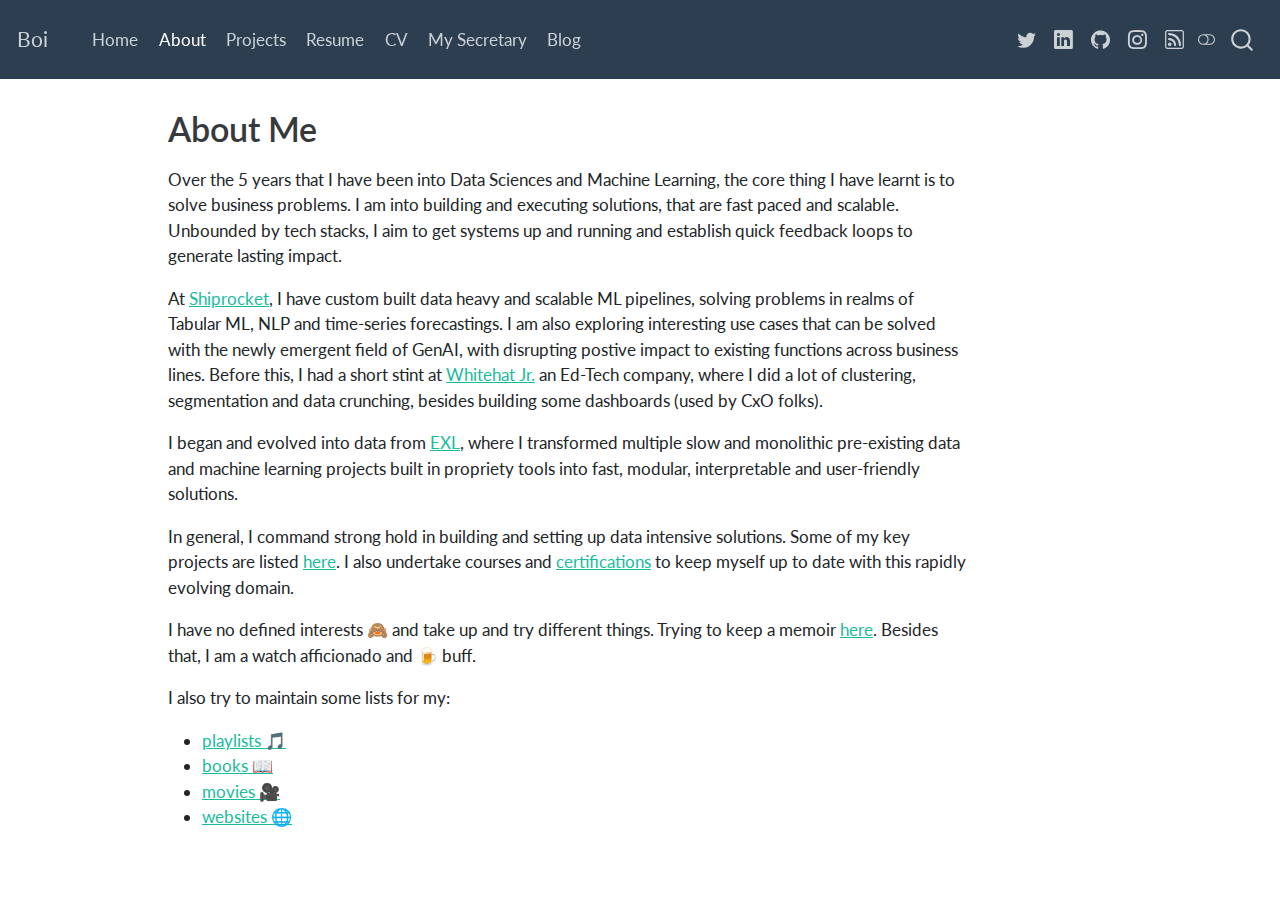
==== commit 7c057ca6: "Built site for gh-pages" ====
--- a/about.html
+++ b/about.html
@@ -120,8 +120,8 @@
  <span class="menu-text">My Secretary</span></a>
   </li>  
   <li class="nav-item">
-    <a class="nav-link" href="https://heimdall.hsay.in/" rel="" target="_blank">
- <span class="menu-text">Heimdall</span></a>
+    <a class="nav-link" href="https://blog.hsay.in/" rel="" target="_blank">
+ <span class="menu-text">Blog</span></a>
   </li>  
 </ul>
             <ul class="navbar-nav navbar-nav-scroll ms-auto">
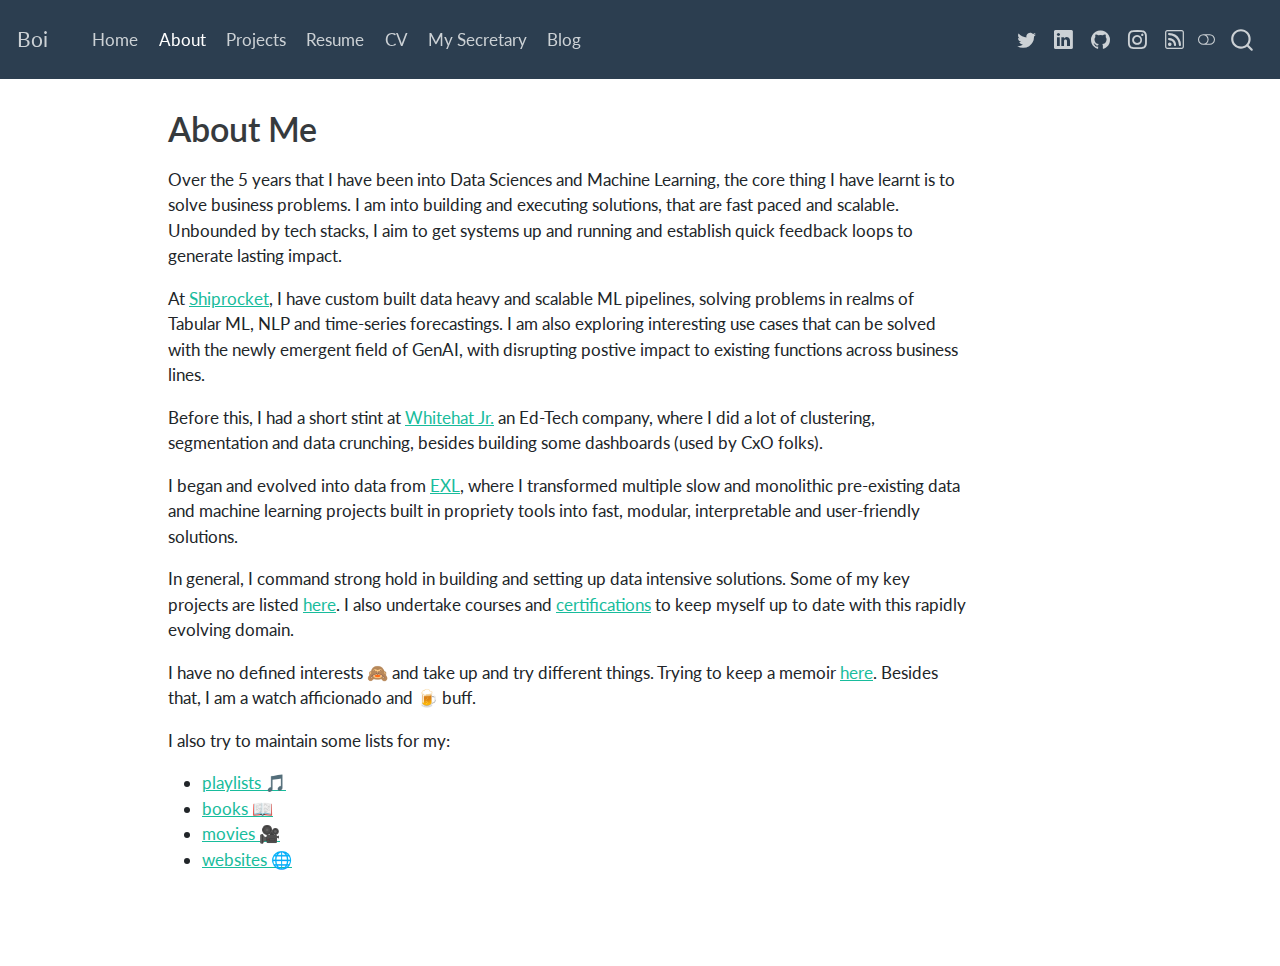
==== commit f28e5fc4: "Built site for gh-pages" ====
--- a/about.html
+++ b/about.html
@@ -186,7 +186,8 @@
 </header>
 
 <p>Over the 5 years that I have been into Data Sciences and Machine Learning, the core thing I have learnt is to solve business problems. I am into building and executing solutions, that are fast paced and scalable. Unbounded by tech stacks, I aim to get systems up and running and establish quick feedback loops to generate lasting impact.</p>
-<p>At <a href="https://www.shiprocket.in/">Shiprocket</a>, I have custom built data heavy and scalable ML pipelines, solving problems in realms of Tabular ML, NLP and time-series forecastings. I am also exploring interesting use cases that can be solved with the newly emergent field of GenAI, with disrupting postive impact to existing functions across business lines. Before this, I had a short stint at <a href="https://www.whitehatjr.com/">Whitehat Jr.</a> an Ed-Tech company, where I did a lot of clustering, segmentation and data crunching, besides building some dashboards (used by CxO folks).</p>
+<p>At <a href="https://www.shiprocket.in/">Shiprocket</a>, I have custom built data heavy and scalable ML pipelines, solving problems in realms of Tabular ML, NLP and time-series forecastings. I am also exploring interesting use cases that can be solved with the newly emergent field of GenAI, with disrupting postive impact to existing functions across business lines.</p>
+<p>Before this, I had a short stint at <a href="https://www.whitehatjr.com/">Whitehat Jr.</a> an Ed-Tech company, where I did a lot of clustering, segmentation and data crunching, besides building some dashboards (used by CxO folks).</p>
 <p>I began and evolved into data from <a href="https://www.exlservice.com/">EXL</a>, where I transformed multiple slow and monolithic pre-existing data and machine learning projects built in propriety tools into fast, modular, interpretable and user-friendly solutions.</p>
 <p>In general, I command strong hold in building and setting up data intensive solutions. Some of my key projects are listed <a href="projects.html">here</a>. I also undertake courses and <a href="certificates.html">certifications</a> to keep myself up to date with this rapidly evolving domain.</p>
 <p>I have no defined interests 🙈 and take up and try different things. Trying to keep a memoir <a href="https://www.instagram.com/boi_doingthings">here</a>. Besides that, I am a watch afficionado and 🍺 buff.</p>
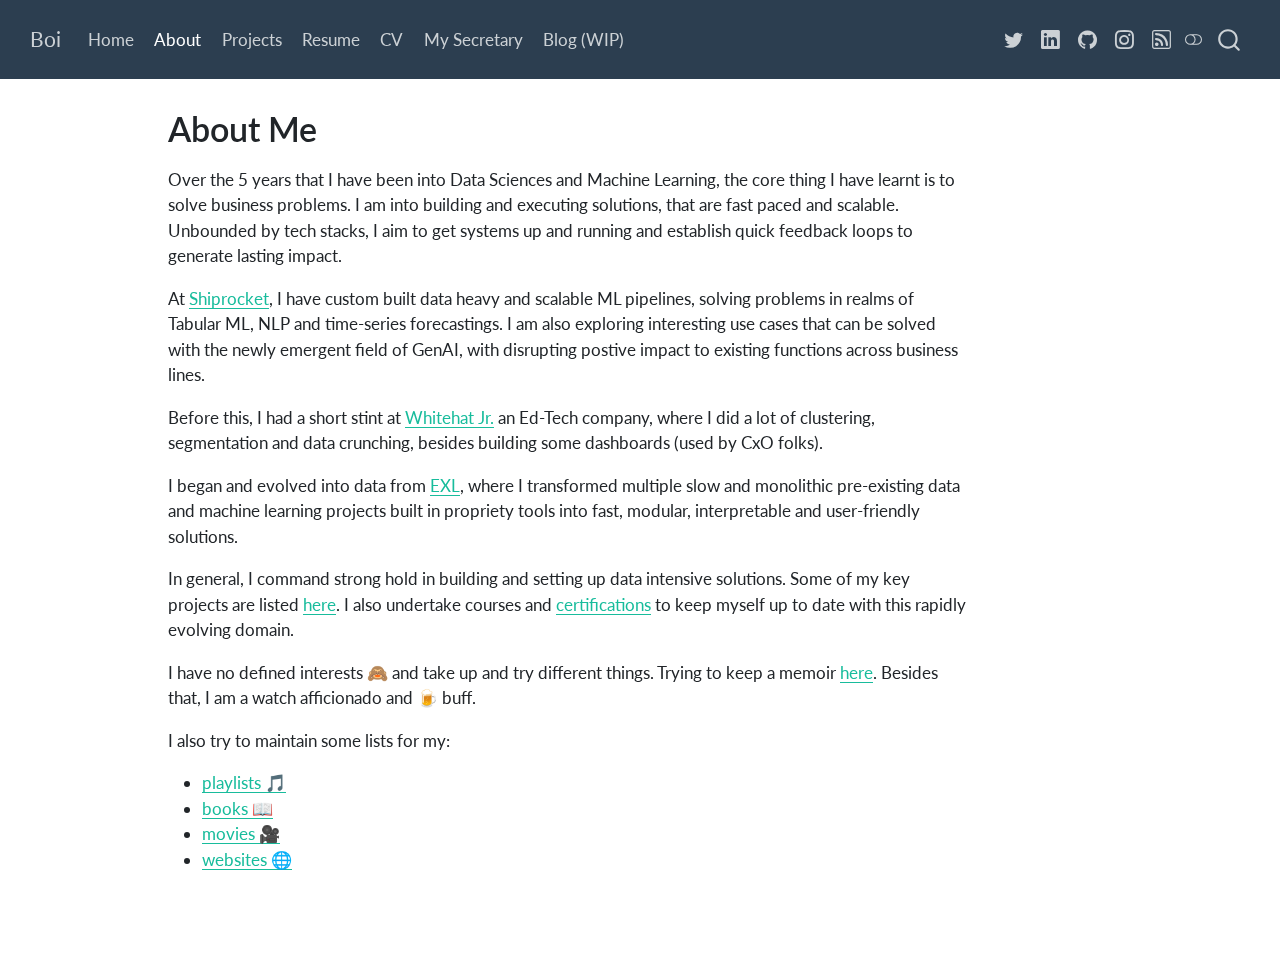
==== commit aee0be76: "Built site for gh-pages" ====
--- a/about.html
+++ b/about.html
@@ -2,12 +2,12 @@
 <html xmlns="http://www.w3.org/1999/xhtml" lang="en" xml:lang="en"><head>
 
 <meta charset="utf-8">
-<meta name="generator" content="quarto-1.3.450">
+<meta name="generator" content="quarto-1.5.54">
 
 <meta name="viewport" content="width=device-width, initial-scale=1.0, user-scalable=yes">
 
 
-<title>Boi - About Me</title>
+<title>About Me – Boi</title>
 <style>
 code{white-space: pre-wrap;}
 span.smallcaps{font-variant: small-caps;}
@@ -47,7 +47,13 @@
   "collapse-after": 3,
   "panel-placement": "end",
   "type": "overlay",
-  "limit": 20,
+  "limit": 50,
+  "keyboard-shortcut": [
+    "f",
+    "/",
+    "s"
+  ],
+  "show-item-context": false,
   "language": {
     "search-no-results-text": "No results",
     "search-matching-documents-text": "matching documents",
@@ -56,6 +62,7 @@
     "search-more-match-text": "more match in this document",
     "search-more-matches-text": "more matches in this document",
     "search-clear-button-title": "Clear",
+    "search-text-placeholder": "",
     "search-detached-cancel-button-title": "Cancel",
     "search-submit-button-title": "Submit",
     "search-label": "Search"
@@ -73,88 +80,88 @@
 
 
 <link rel="stylesheet" href="styles.css">
-<meta property="og:title" content="Boi - About Me">
+<meta property="og:title" content="About Me – Boi">
 <meta property="og:description" content="">
-<meta property="og:site-name" content="Boi">
+<meta property="og:site_name" content="Boi">
 </head>
 
 <body class="nav-fixed">
 
 <div id="quarto-search-results"></div>
   <header id="quarto-header" class="headroom fixed-top">
-    <nav class="navbar navbar-expand-lg navbar-dark ">
+    <nav class="navbar navbar-expand-lg " data-bs-theme="dark">
       <div class="navbar-container container-fluid">
-      <div class="navbar-brand-container">
+      <div class="navbar-brand-container mx-auto">
     <a class="navbar-brand" href="./index.html">
     <span class="navbar-title">Boi</span>
     </a>
   </div>
             <div id="quarto-search" class="" title="Search"></div>
-          <button class="navbar-toggler" type="button" data-bs-toggle="collapse" data-bs-target="#navbarCollapse" aria-controls="navbarCollapse" aria-expanded="false" aria-label="Toggle navigation" onclick="if (window.quartoToggleHeadroom) { window.quartoToggleHeadroom(); }">
+          <button class="navbar-toggler" type="button" data-bs-toggle="collapse" data-bs-target="#navbarCollapse" aria-controls="navbarCollapse" role="menu" aria-expanded="false" aria-label="Toggle navigation" onclick="if (window.quartoToggleHeadroom) { window.quartoToggleHeadroom(); }">
   <span class="navbar-toggler-icon"></span>
 </button>
           <div class="collapse navbar-collapse" id="navbarCollapse">
             <ul class="navbar-nav navbar-nav-scroll me-auto">
   <li class="nav-item">
-    <a class="nav-link" href="./index.html" rel="" target="">
- <span class="menu-text">Home</span></a>
+    <a class="nav-link" href="./index.html"> 
+<span class="menu-text">Home</span></a>
   </li>  
   <li class="nav-item">
-    <a class="nav-link active" href="./about.html" rel="" target="" aria-current="page">
- <span class="menu-text">About</span></a>
+    <a class="nav-link active" href="./about.html" aria-current="page"> 
+<span class="menu-text">About</span></a>
   </li>  
   <li class="nav-item">
-    <a class="nav-link" href="./projects.html" rel="" target="">
- <span class="menu-text">Projects</span></a>
+    <a class="nav-link" href="./projects.html"> 
+<span class="menu-text">Projects</span></a>
   </li>  
   <li class="nav-item">
-    <a class="nav-link" href="https://drive.google.com/file/d/1h0VFtINFoqiNf1DJ8rpCWTyZB7l01peB/view?usp=drive_link" rel="" target="">
- <span class="menu-text">Resume</span></a>
+    <a class="nav-link" href="https://drive.google.com/file/d/1h0VFtINFoqiNf1DJ8rpCWTyZB7l01peB/view?usp=drive_link"> 
+<span class="menu-text">Resume</span></a>
   </li>  
   <li class="nav-item">
-    <a class="nav-link" href="https://boi-doingthings.notion.site/Curriculum-Vitae-a6e67eca3e394da38f1c10b87512b4a0" rel="" target="_blank">
- <span class="menu-text">CV</span></a>
+    <a class="nav-link" href="https://boi-doingthings.notion.site/Curriculum-Vitae-a6e67eca3e394da38f1c10b87512b4a0" target="_blank"> 
+<span class="menu-text">CV</span></a>
   </li>  
   <li class="nav-item">
-    <a class="nav-link" href="https://hf.co/chat/assistant/66094d23a258db9f29b6c7eb" rel="" target="_blank">
- <span class="menu-text">My Secretary</span></a>
+    <a class="nav-link" href="https://hf.co/chat/assistant/66094d23a258db9f29b6c7eb" target="_blank"> 
+<span class="menu-text">My Secretary</span></a>
   </li>  
   <li class="nav-item">
-    <a class="nav-link" href="https://blog.hsay.in/" rel="" target="_blank">
- <span class="menu-text">Blog</span></a>
+    <a class="nav-link" href="https://blog.hsay.in/" target="_blank"> 
+<span class="menu-text">Blog (WIP)</span></a>
   </li>  
 </ul>
             <ul class="navbar-nav navbar-nav-scroll ms-auto">
   <li class="nav-item compact">
-    <a class="nav-link" href="https://twitter.com/boi_doingthings" rel="" target=""><i class="bi bi-twitter" role="img">
+    <a class="nav-link" href="https://twitter.com/boi_doingthings"> <i class="bi bi-twitter" role="img">
 </i> 
- <span class="menu-text"></span></a>
+<span class="menu-text"></span></a>
   </li>  
   <li class="nav-item compact">
-    <a class="nav-link" href="https://www.linkedin.com/in/boi-doingthings/" rel="" target=""><i class="bi bi-linkedin" role="img">
+    <a class="nav-link" href="https://www.linkedin.com/in/boi-doingthings/"> <i class="bi bi-linkedin" role="img">
 </i> 
- <span class="menu-text"></span></a>
+<span class="menu-text"></span></a>
   </li>  
   <li class="nav-item compact">
-    <a class="nav-link" href="https://github.com/boi-doingthings" rel="" target=""><i class="bi bi-github" role="img">
+    <a class="nav-link" href="https://github.com/boi-doingthings"> <i class="bi bi-github" role="img">
 </i> 
- <span class="menu-text"></span></a>
+<span class="menu-text"></span></a>
   </li>  
   <li class="nav-item compact">
-    <a class="nav-link" href="https://www.instagram.com/boi_doingthings/" rel="" target=""><i class="bi bi-instagram" role="img">
+    <a class="nav-link" href="https://www.instagram.com/boi_doingthings/"> <i class="bi bi-instagram" role="img">
 </i> 
- <span class="menu-text"></span></a>
+<span class="menu-text"></span></a>
   </li>  
   <li class="nav-item compact">
-    <a class="nav-link" href="./blog/index.xml" rel="" target=""><i class="bi bi-rss" role="img">
+    <a class="nav-link" href="./blog/index.xml"> <i class="bi bi-rss" role="img">
 </i> 
- <span class="menu-text"></span></a>
+<span class="menu-text"></span></a>
   </li>  
 </ul>
+          </div> <!-- /navcollapse -->
             <div class="quarto-navbar-tools">
   <a href="" class="quarto-color-scheme-toggle quarto-navigation-tool  px-1" onclick="window.quartoToggleColorScheme(); return false;" title="Toggle dark mode"><i class="bi"></i></a>
 </div>
-          </div> <!-- /navcollapse -->
       </div> <!-- /container-fluid -->
     </nav>
 </header>
@@ -162,7 +169,7 @@
 <div id="quarto-content" class="quarto-container page-columns page-rows-contents page-layout-article page-navbar">
 <!-- sidebar -->
 <!-- margin-sidebar -->
-    <div id="quarto-margin-sidebar" class="sidebar margin-sidebar">
+    <div id="quarto-margin-sidebar" class="sidebar margin-sidebar zindex-bottom">
         
     </div>
 <!-- main -->
@@ -183,7 +190,9 @@
   </div>
   
 
+
 </header>
+
 
 <p>Over the 5 years that I have been into Data Sciences and Machine Learning, the core thing I have learnt is to solve business problems. I am into building and executing solutions, that are fast paced and scalable. Unbounded by tech stacks, I aim to get systems up and running and establish quick feedback loops to generate lasting impact.</p>
 <p>At <a href="https://www.shiprocket.in/">Shiprocket</a>, I have custom built data heavy and scalable ML pipelines, solving problems in realms of Tabular ML, NLP and time-series forecastings. I am also exploring interesting use cases that can be solved with the newly emergent field of GenAI, with disrupting postive impact to existing functions across business lines.</p>
@@ -248,6 +257,33 @@
       }
     }
   }
+  const toggleGiscusIfUsed = (isAlternate, darkModeDefault) => {
+    const baseTheme = document.querySelector('#giscus-base-theme')?.value ?? 'light';
+    const alternateTheme = document.querySelector('#giscus-alt-theme')?.value ?? 'dark';
+    let newTheme = '';
+    if(darkModeDefault) {
+      newTheme = isAlternate ? baseTheme : alternateTheme;
+    } else {
+      newTheme = isAlternate ? alternateTheme : baseTheme;
+    }
+    const changeGiscusTheme = () => {
+      // From: https://github.com/giscus/giscus/issues/336
+      const sendMessage = (message) => {
+        const iframe = document.querySelector('iframe.giscus-frame');
+        if (!iframe) return;
+        iframe.contentWindow.postMessage({ giscus: message }, 'https://giscus.app');
+      }
+      sendMessage({
+        setConfig: {
+          theme: newTheme
+        }
+      });
+    }
+    const isGiscussLoaded = window.document.querySelector('iframe.giscus-frame') !== null;
+    if (isGiscussLoaded) {
+      changeGiscusTheme();
+    }
+  }
   const toggleColorMode = (alternate) => {
     // Switch the stylesheets
     const alternateStylesheets = window.document.querySelectorAll('link.quarto-color-scheme.quarto-color-alternate');
@@ -314,13 +350,15 @@
       return localAlternateSentinel;
     }
   }
-  let localAlternateSentinel = 'default';
+  const darkModeDefault = false;
+  let localAlternateSentinel = darkModeDefault ? 'alternate' : 'default';
   // Dark / light mode switch
   window.quartoToggleColorScheme = () => {
     // Read the current dark / light value 
     let toAlternate = !hasAlternateSentinel();
     toggleColorMode(toAlternate);
     setStyleSentinel(toAlternate);
+    toggleGiscusIfUsed(toAlternate, darkModeDefault);
   };
   // Ensure there is a toggle, if there isn't float one in the top right
   if (window.document.querySelector('.quarto-color-scheme-toggle') === null) {
@@ -355,18 +393,7 @@
     }
     return false;
   }
-  const clipboard = new window.ClipboardJS('.code-copy-button', {
-    text: function(trigger) {
-      const codeEl = trigger.previousElementSibling.cloneNode(true);
-      for (const childEl of codeEl.children) {
-        if (isCodeAnnotation(childEl)) {
-          childEl.remove();
-        }
-      }
-      return codeEl.innerText;
-    }
-  });
-  clipboard.on('success', function(e) {
+  const onCopySuccess = function(e) {
     // button target
     const button = e.trigger;
     // don't keep focus
@@ -398,11 +425,50 @@
     }, 1000);
     // clear code selection
     e.clearSelection();
+  }
+  const getTextToCopy = function(trigger) {
+      const codeEl = trigger.previousElementSibling.cloneNode(true);
+      for (const childEl of codeEl.children) {
+        if (isCodeAnnotation(childEl)) {
+          childEl.remove();
+        }
+      }
+      return codeEl.innerText;
+  }
+  const clipboard = new window.ClipboardJS('.code-copy-button:not([data-in-quarto-modal])', {
+    text: getTextToCopy
   });
-  function tippyHover(el, contentFn) {
+  clipboard.on('success', onCopySuccess);
+  if (window.document.getElementById('quarto-embedded-source-code-modal')) {
+    // For code content inside modals, clipBoardJS needs to be initialized with a container option
+    // TODO: Check when it could be a function (https://github.com/zenorocha/clipboard.js/issues/860)
+    const clipboardModal = new window.ClipboardJS('.code-copy-button[data-in-quarto-modal]', {
+      text: getTextToCopy,
+      container: window.document.getElementById('quarto-embedded-source-code-modal')
+    });
+    clipboardModal.on('success', onCopySuccess);
+  }
+    var localhostRegex = new RegExp(/^(?:http|https):\/\/localhost\:?[0-9]*\//);
+    var mailtoRegex = new RegExp(/^mailto:/);
+      var filterRegex = new RegExp("https:\/\/hsay\.in");
+    var isInternal = (href) => {
+        return filterRegex.test(href) || localhostRegex.test(href) || mailtoRegex.test(href);
+    }
+    // Inspect non-navigation links and adorn them if external
+ 	var links = window.document.querySelectorAll('a[href]:not(.nav-link):not(.navbar-brand):not(.toc-action):not(.sidebar-link):not(.sidebar-item-toggle):not(.pagination-link):not(.no-external):not([aria-hidden]):not(.dropdown-item):not(.quarto-navigation-tool):not(.about-link)');
+    for (var i=0; i<links.length; i++) {
+      const link = links[i];
+      if (!isInternal(link.href)) {
+        // undo the damage that might have been done by quarto-nav.js in the case of
+        // links that we want to consider external
+        if (link.dataset.originalHref !== undefined) {
+          link.href = link.dataset.originalHref;
+        }
+      }
+    }
+  function tippyHover(el, contentFn, onTriggerFn, onUntriggerFn) {
     const config = {
       allowHTML: true,
-      content: contentFn,
       maxWidth: 500,
       delay: 100,
       arrow: false,
@@ -412,8 +478,17 @@
       interactive: true,
       interactiveBorder: 10,
       theme: 'quarto',
-      placement: 'bottom-start'
+      placement: 'bottom-start',
     };
+    if (contentFn) {
+      config.content = contentFn;
+    }
+    if (onTriggerFn) {
+      config.onTrigger = onTriggerFn;
+    }
+    if (onUntriggerFn) {
+      config.onUntrigger = onUntriggerFn;
+    }
     window.tippy(el, config); 
   }
   const noterefs = window.document.querySelectorAll('a[role="doc-noteref"]');
@@ -425,7 +500,130 @@
       try { href = new URL(href).hash; } catch {}
       const id = href.replace(/^#\/?/, "");
       const note = window.document.getElementById(id);
-      return note.innerHTML;
+      if (note) {
+        return note.innerHTML;
+      } else {
+        return "";
+      }
+    });
+  }
+  const xrefs = window.document.querySelectorAll('a.quarto-xref');
+  const processXRef = (id, note) => {
+    // Strip column container classes
+    const stripColumnClz = (el) => {
+      el.classList.remove("page-full", "page-columns");
+      if (el.children) {
+        for (const child of el.children) {
+          stripColumnClz(child);
+        }
+      }
+    }
+    stripColumnClz(note)
+    if (id === null || id.startsWith('sec-')) {
+      // Special case sections, only their first couple elements
+      const container = document.createElement("div");
+      if (note.children && note.children.length > 2) {
+        container.appendChild(note.children[0].cloneNode(true));
+        for (let i = 1; i < note.children.length; i++) {
+          const child = note.children[i];
+          if (child.tagName === "P" && child.innerText === "") {
+            continue;
+          } else {
+            container.appendChild(child.cloneNode(true));
+            break;
+          }
+        }
+        if (window.Quarto?.typesetMath) {
+          window.Quarto.typesetMath(container);
+        }
+        return container.innerHTML
+      } else {
+        if (window.Quarto?.typesetMath) {
+          window.Quarto.typesetMath(note);
+        }
+        return note.innerHTML;
+      }
+    } else {
+      // Remove any anchor links if they are present
+      const anchorLink = note.querySelector('a.anchorjs-link');
+      if (anchorLink) {
+        anchorLink.remove();
+      }
+      if (window.Quarto?.typesetMath) {
+        window.Quarto.typesetMath(note);
+      }
+      // TODO in 1.5, we should make sure this works without a callout special case
+      if (note.classList.contains("callout")) {
+        return note.outerHTML;
+      } else {
+        return note.innerHTML;
+      }
+    }
+  }
+  for (var i=0; i<xrefs.length; i++) {
+    const xref = xrefs[i];
+    tippyHover(xref, undefined, function(instance) {
+      instance.disable();
+      let url = xref.getAttribute('href');
+      let hash = undefined; 
+      if (url.startsWith('#')) {
+        hash = url;
+      } else {
+        try { hash = new URL(url).hash; } catch {}
+      }
+      if (hash) {
+        const id = hash.replace(/^#\/?/, "");
+        const note = window.document.getElementById(id);
+        if (note !== null) {
+          try {
+            const html = processXRef(id, note.cloneNode(true));
+            instance.setContent(html);
+          } finally {
+            instance.enable();
+            instance.show();
+          }
+        } else {
+          // See if we can fetch this
+          fetch(url.split('#')[0])
+          .then(res => res.text())
+          .then(html => {
+            const parser = new DOMParser();
+            const htmlDoc = parser.parseFromString(html, "text/html");
+            const note = htmlDoc.getElementById(id);
+            if (note !== null) {
+              const html = processXRef(id, note);
+              instance.setContent(html);
+            } 
+          }).finally(() => {
+            instance.enable();
+            instance.show();
+          });
+        }
+      } else {
+        // See if we can fetch a full url (with no hash to target)
+        // This is a special case and we should probably do some content thinning / targeting
+        fetch(url)
+        .then(res => res.text())
+        .then(html => {
+          const parser = new DOMParser();
+          const htmlDoc = parser.parseFromString(html, "text/html");
+          const note = htmlDoc.querySelector('main.content');
+          if (note !== null) {
+            // This should only happen for chapter cross references
+            // (since there is no id in the URL)
+            // remove the first header
+            if (note.children.length > 0 && note.children[0].tagName === "HEADER") {
+              note.children[0].remove();
+            }
+            const html = processXRef(null, note);
+            instance.setContent(html);
+          } 
+        }).finally(() => {
+          instance.enable();
+          instance.show();
+        });
+      }
+    }, function(instance) {
     });
   }
       let selectedAnnoteEl;
@@ -469,6 +667,7 @@
             }
             div.style.top = top - 2 + "px";
             div.style.height = height + 4 + "px";
+            div.style.left = 0;
             let gutterDiv = window.document.getElementById("code-annotation-line-highlight-gutter");
             if (gutterDiv === null) {
               gutterDiv = window.document.createElement("div");
@@ -494,6 +693,32 @@
         });
         selectedAnnoteEl = undefined;
       };
+        // Handle positioning of the toggle
+    window.addEventListener(
+      "resize",
+      throttle(() => {
+        elRect = undefined;
+        if (selectedAnnoteEl) {
+          selectCodeLines(selectedAnnoteEl);
+        }
+      }, 10)
+    );
+    function throttle(fn, ms) {
+    let throttle = false;
+    let timer;
+      return (...args) => {
+        if(!throttle) { // first call gets through
+            fn.apply(this, args);
+            throttle = true;
+        } else { // all the others get throttled
+            if(timer) clearTimeout(timer); // cancel #2
+            timer = setTimeout(() => {
+              fn.apply(this, args);
+              timer = throttle = false;
+            }, ms);
+        }
+      };
+    }
       // Attach click handler to the DT
       const annoteDls = window.document.querySelectorAll('dt[data-target-cell]');
       for (const annoteDlNode of annoteDls) {
@@ -557,4 +782,5 @@
 
 
 
+
 </body></html>--- a/site_libs/quarto-html/quarto-syntax-highlighting.css
+++ b/site_libs/quarto-html/quarto-syntax-highlighting.css
@@ -85,6 +85,7 @@
 
 code span.cf {
   color: #003B4F;
+  font-weight: bold;
   font-style: inherit;
 }
 
@@ -193,6 +194,7 @@
 
 code span.kw {
   color: #003B4F;
+  font-weight: bold;
   font-style: inherit;
 }
 
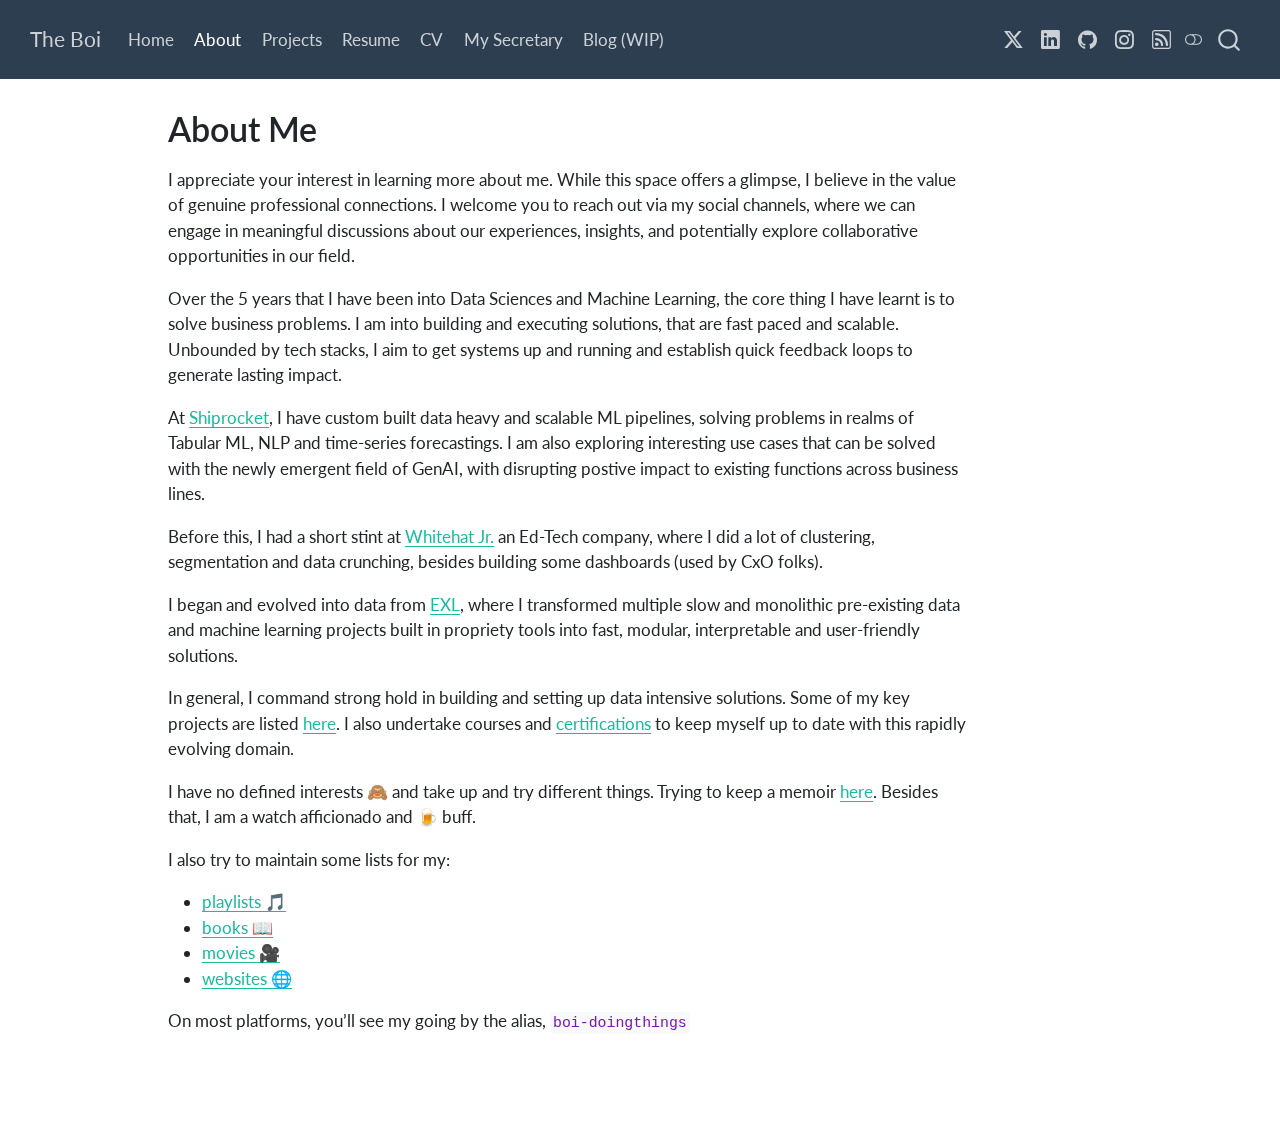
==== commit f749b9de: "Built site for gh-pages" ====
--- a/about.html
+++ b/about.html
@@ -7,7 +7,7 @@
 <meta name="viewport" content="width=device-width, initial-scale=1.0, user-scalable=yes">
 
 
-<title>About Me – Boi</title>
+<title>About Me – The Boi</title>
 <style>
 code{white-space: pre-wrap;}
 span.smallcaps{font-variant: small-caps;}
@@ -80,9 +80,9 @@
 
 
 <link rel="stylesheet" href="styles.css">
-<meta property="og:title" content="About Me – Boi">
+<meta property="og:title" content="About Me – The Boi">
 <meta property="og:description" content="">
-<meta property="og:site_name" content="Boi">
+<meta property="og:site_name" content=" The Boi">
 </head>
 
 <body class="nav-fixed">
@@ -93,7 +93,7 @@
       <div class="navbar-container container-fluid">
       <div class="navbar-brand-container mx-auto">
     <a class="navbar-brand" href="./index.html">
-    <span class="navbar-title">Boi</span>
+    <span class="navbar-title">The Boi</span>
     </a>
   </div>
             <div id="quarto-search" class="" title="Search"></div>
@@ -133,7 +133,7 @@
 </ul>
             <ul class="navbar-nav navbar-nav-scroll ms-auto">
   <li class="nav-item compact">
-    <a class="nav-link" href="https://twitter.com/boi_doingthings"> <i class="bi bi-twitter" role="img">
+    <a class="nav-link" href="https://twitter.com/boi_doingthings"> <i class="bi bi-twitter-x" role="img">
 </i> 
 <span class="menu-text"></span></a>
   </li>  
@@ -194,6 +194,7 @@
 </header>
 
 
+<p>I appreciate your interest in learning more about me. While this space offers a glimpse, I believe in the value of genuine professional connections. I welcome you to reach out via my social channels, where we can engage in meaningful discussions about our experiences, insights, and potentially explore collaborative opportunities in our field.</p>
 <p>Over the 5 years that I have been into Data Sciences and Machine Learning, the core thing I have learnt is to solve business problems. I am into building and executing solutions, that are fast paced and scalable. Unbounded by tech stacks, I aim to get systems up and running and establish quick feedback loops to generate lasting impact.</p>
 <p>At <a href="https://www.shiprocket.in/">Shiprocket</a>, I have custom built data heavy and scalable ML pipelines, solving problems in realms of Tabular ML, NLP and time-series forecastings. I am also exploring interesting use cases that can be solved with the newly emergent field of GenAI, with disrupting postive impact to existing functions across business lines.</p>
 <p>Before this, I had a short stint at <a href="https://www.whitehatjr.com/">Whitehat Jr.</a> an Ed-Tech company, where I did a lot of clustering, segmentation and data crunching, besides building some dashboards (used by CxO folks).</p>
@@ -210,6 +211,7 @@
 </li>
 <li><a href="https://boi-doingthings.notion.site/Fun-Sites-7600b861796449598440ec6e3e949365?pvs=4" target="_blank">websites 🌐</a></li>
 </ul>
+<p>On most platforms, you’ll see my going by the alias, <code>boi-doingthings</code></p>
 
 
 
